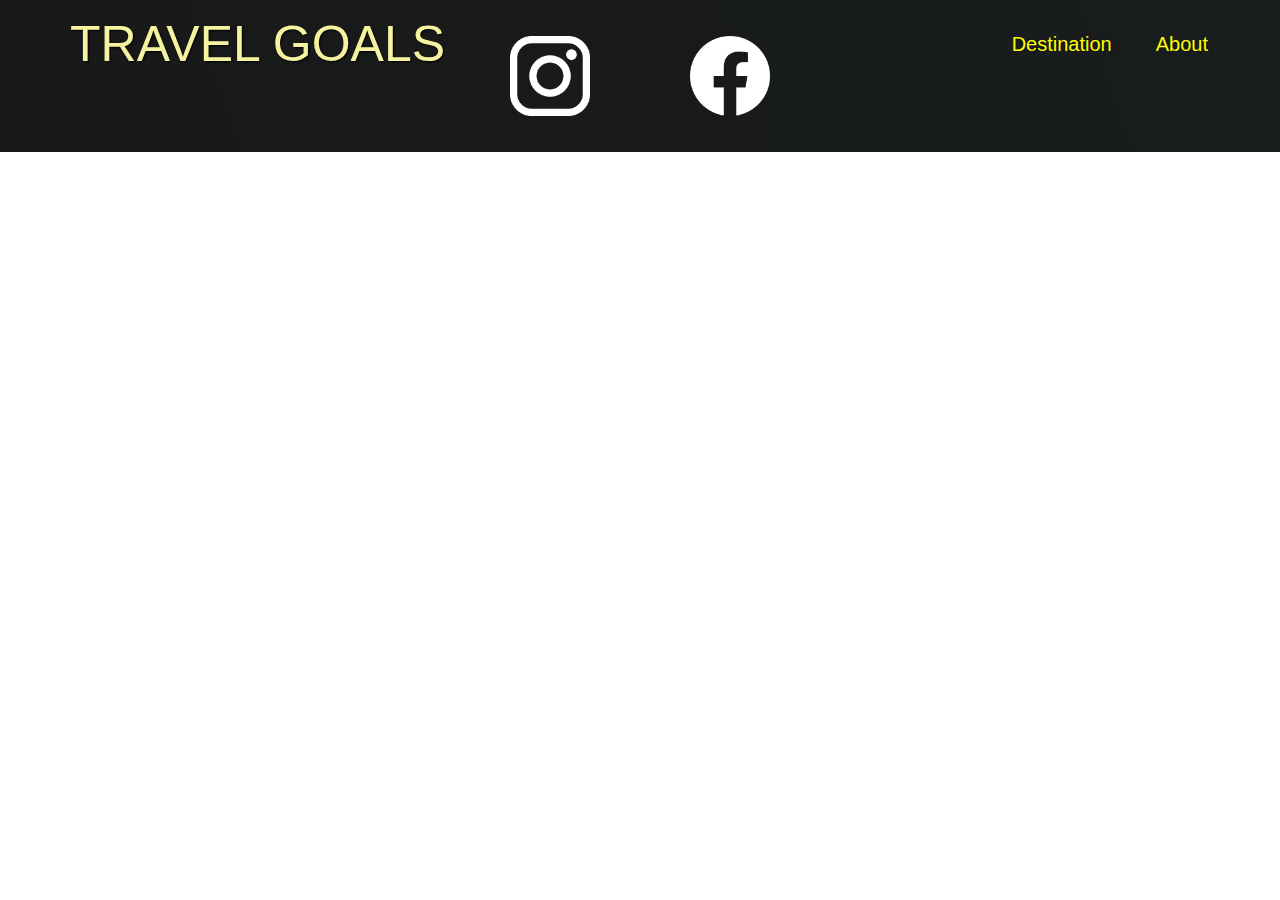
==== places.html @ f718ba2b "Complete HomePage" ====
<!DOCTYPE html>
<html lang="en">
  <head>
    <link rel="stylesheet" href="shared.css" />
    <link rel="stylesheet" href="places.css" />
    <title>Places</title>
  </head>
  <body>
    <header>
      <!-- div is non-semantic block element-->
      <div id="page-logo">
        <a href="/index.html">Travel Goals</a>
        <!-- anchor is inline-->
      </div>
      <nav>
        <!-- nav is block-->
        <ul>
          <li><a href="/places.html">Destination</a></li>
          <li><a href="#">About</a></li>
        </ul>
      </nav>
    </header>
    <main></main>
    <footer>
      <ul>
        <li>
          <a href="https://www.instagram.com"
            ><img src="/images/icons/insta.png" alt="Instagram"
          /></a>
        </li>
        <li>
          <a href="https://www.facebook.com"
            ><img src="/images/icons/facebook.png" alt="Facebook"
          /></a>
        </li>
      </ul>
    </footer>
  </body>
</html>
---- shared.css ----
/* some generic style */
body {
  font-family: "Quicksand", sans-serif;
  margin: 0;
}

ul {
  list-style: none;
  margin: 0;
  padding: 0;
}

header {
  display: flex;
  justify-content: space-between;
  align-items: center;
  padding: 15px 60px;
  position: absolute;
  width: 100%;
  box-sizing: border-box;
  top: 0;
  left: 0;
}

#page-logo a {
  padding: 10px;
  font-family: "Oleo Script", sans-serif;
  color: rgb(245, 243, 160);
  font-size: 50px;
  text-decoration: none;
  text-transform: uppercase;
  text-shadow: 1px 1px 2px rgb(0, 0, 0);
}

header ul {
  display: flex;
}
header li {
  margin-left: 20px;
}
header a {
  color: rgb(255, 251, 0);
  text-decoration: none;
  font-size: 20px;
  padding: 12px;
  text-shadow: 1px 1px 2px rgba(0, 0, 0, 0.2);
  border-radius: 6px;
}
header a:hover {
  color: rgb(77, 77, 77);
  background-color: rgb(255, 251, 0);
}

footer {
  background: linear-gradient(70deg, rgb(24, 24, 24), rgb(25, 29, 29));
  padding: 36px 0;
}
footer ul {
  display: flex;
  justify-content: center;
  /* padding: 40px; */
}
footer li {
  width: 80px;
  height: 80px;
  margin: 0 50px;
}
footer img {
  width: 100%;
  height: 100%;
}
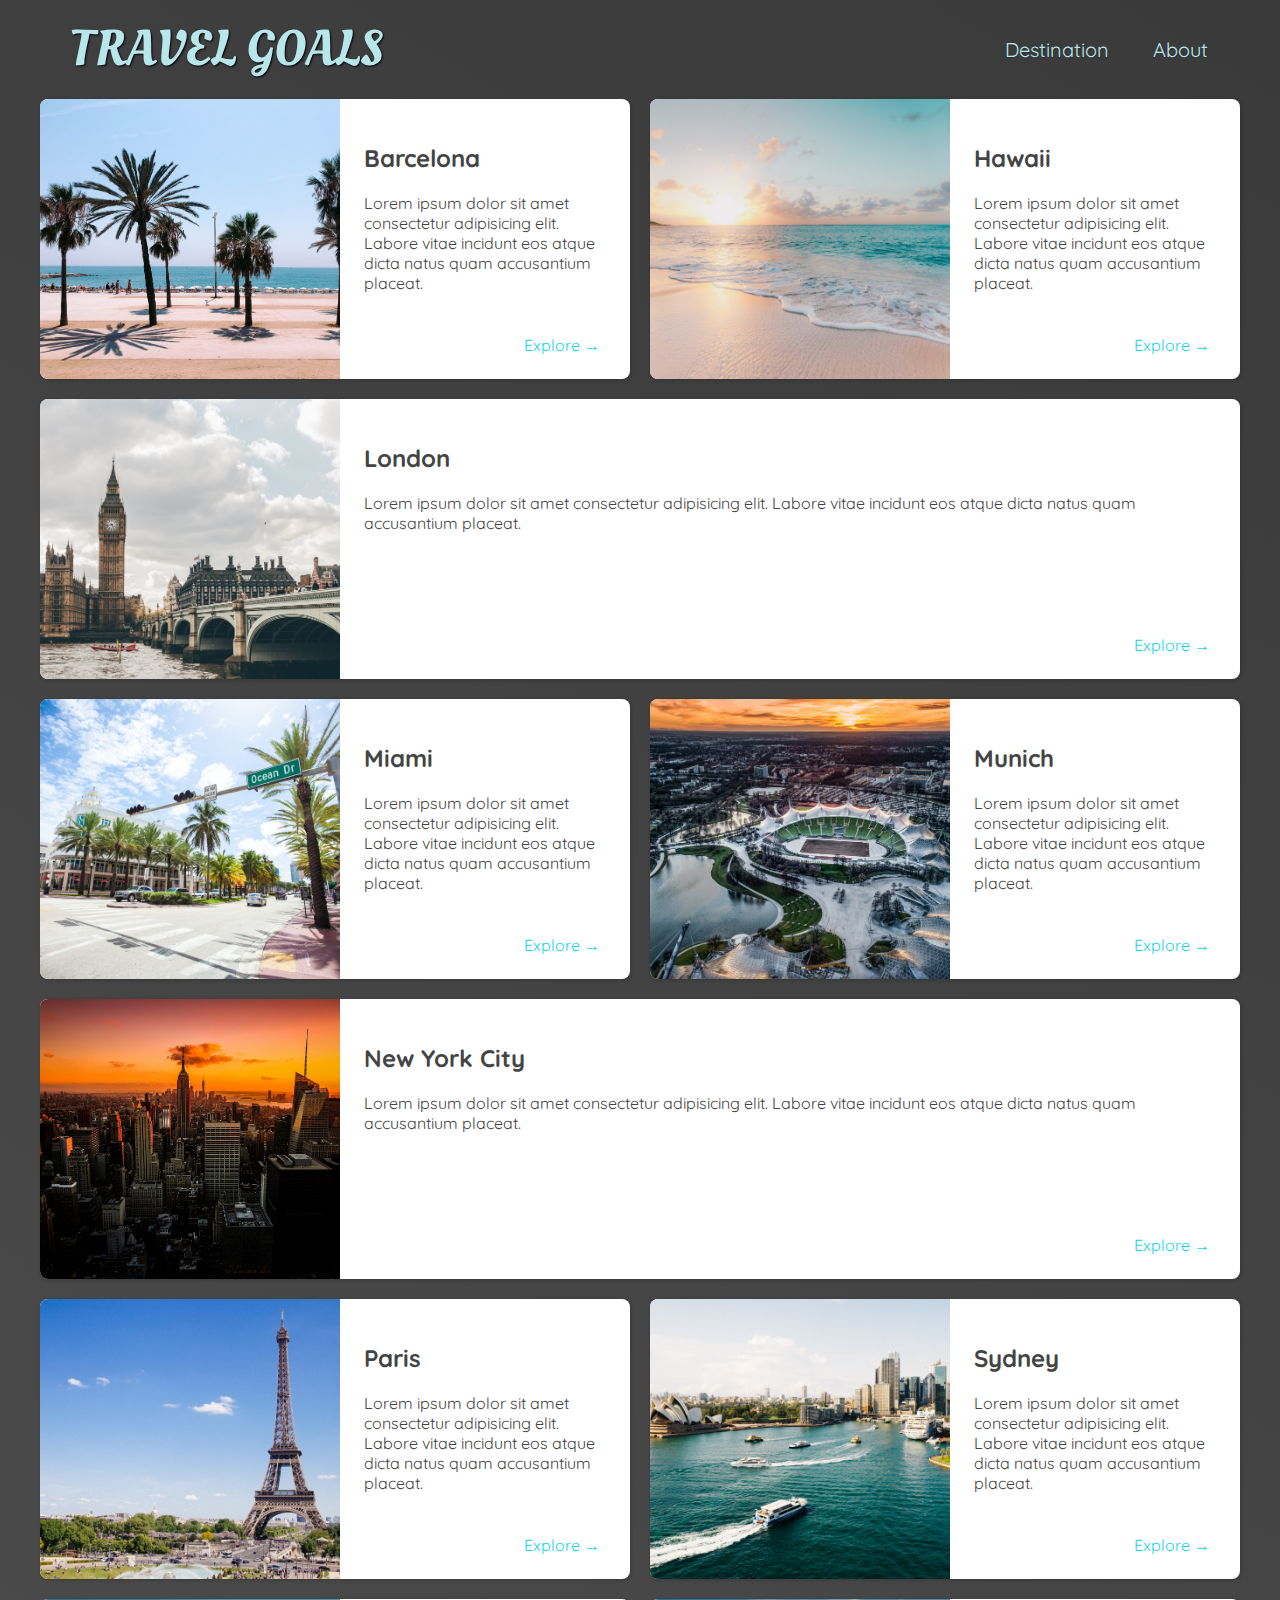
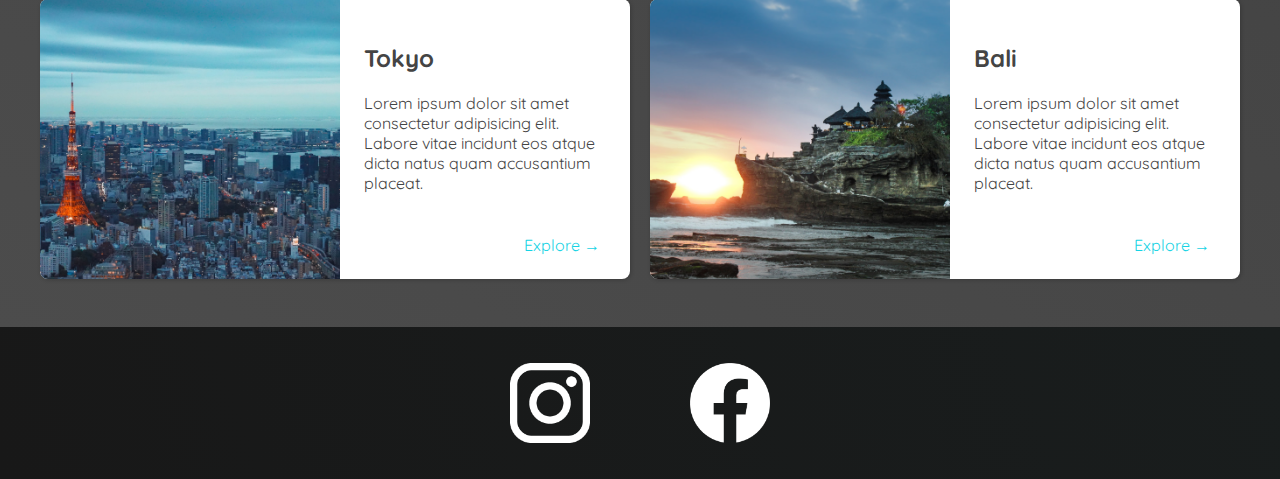
==== commit e1213cd1: "Complete Page" ====
--- a/places.html
+++ b/places.html
@@ -1,8 +1,13 @@
 <!DOCTYPE html>
 <html lang="en">
   <head>
+    <meta charset="UTF-8">
     <link rel="stylesheet" href="shared.css" />
     <link rel="stylesheet" href="places.css" />
+    <link
+      href="https://fonts.googleapis.com/css2?family=Raleway:wght@700&family=Oleo+Script:wght@700&family=Quicksand:wght@300;500;700&display=swap"
+      rel="stylesheet"
+    />
     <title>Places</title>
   </head>
   <body>
@@ -20,7 +25,163 @@
         </ul>
       </nav>
     </header>
-    <main></main>
+    <main>      
+      <ul>
+        <li>
+          <img src="images/places/barcelona.jpg" alt="City of Barcelona" />
+          <div class="item-content">
+            <div>
+              <h2>Barcelona</h2>
+              <p>
+                Lorem ipsum dolor sit amet consectetur adipisicing elit. Labore
+                vitae incidunt eos atque dicta natus quam accusantium placeat.
+              </p>
+            </div>
+            <div class="actions">
+              <a href="https://en.wikipedia.org/wiki/Barcelona">Explore &#x2192</a>
+            </div>
+          </div>
+        </li>
+        <li>
+          <img src="images/places/hawaii.jpg" alt="Hawaii beach" />
+          <div class="item-content">
+            <div>
+              <h2>Hawaii</h2>
+              <p>
+                Lorem ipsum dolor sit amet consectetur adipisicing elit. Labore
+                vitae incidunt eos atque dicta natus quam accusantium placeat.
+              </p>
+            </div>
+            <div class="actions">
+              <a href="hhttps://en.wikipedia.org/wiki/Hawaii">Explore &#x2192</a>
+            </div>
+          </div>
+        </li>
+        <li>
+          <img src="images/places/london.jpg" alt="London city" />
+          <div class="item-content">
+            <div>
+              <h2>London</h2>
+              <p>
+                Lorem ipsum dolor sit amet consectetur adipisicing elit. Labore
+                vitae incidunt eos atque dicta natus quam accusantium placeat.
+              </p>
+              
+            </div>
+            <div class="actions">
+              <a href="https://en.wikipedia.org/wiki/London">Explore &#x2192</a>
+            </div>
+          </div>
+        </li>
+        <li>
+          <img src="images/places/miami.jpg" alt="Miami streets" />
+          <div class="item-content">
+            <div>
+              <h2>Miami</h2>
+              <p>
+                Lorem ipsum dolor sit amet consectetur adipisicing elit. Labore
+                vitae incidunt eos atque dicta natus quam accusantium placeat.
+              </p>
+            </div>
+            <div class="actions">
+              <a href="https://en.wikipedia.org/wiki/Miami">Explore &#x2192</a>
+            </div>
+          </div>
+        </li>
+        <li>
+          <img src="images/places/munich.jpg" alt="Munich football stadium" />
+          <div class="item-content">
+            <div>
+              <h2>Munich</h2>
+              <p>
+                Lorem ipsum dolor sit amet consectetur adipisicing elit. Labore
+                vitae incidunt eos atque dicta natus quam accusantium placeat.
+              </p>
+            </div>
+            <div class="actions">
+              <a href="https://en.wikipedia.org/wiki/Munich">Explore &#x2192</a>
+            </div>
+          </div>
+        </li>
+        <li>
+          <img src="images/places/new-york-city.jpg" alt="New York City skyline" />
+          <div class="item-content">
+            <div>
+              <h2>New York City</h2>
+              <p>
+                Lorem ipsum dolor sit amet consectetur adipisicing elit. Labore
+                vitae incidunt eos atque dicta natus quam accusantium placeat.
+              </p>
+            </div>
+            <div class="actions">
+              <a href="https://en.wikipedia.org/wiki/New_York_City"
+                >Explore &#x2192</a
+              >
+            </div>
+          </div>
+        </li>
+        <li>
+          <img src="images/places/paris.jpg" alt="Paris city" />
+          <div class="item-content">
+            <div>
+              <h2>Paris</h2>
+              <p>
+                Lorem ipsum dolor sit amet consectetur adipisicing elit. Labore
+                vitae incidunt eos atque dicta natus quam accusantium placeat.
+              </p>
+            </div>
+            <div class="actions">
+              <a href="https://en.wikipedia.org/wiki/Paris">Explore &#x2192</a>
+            </div>
+          </div>
+        </li>
+        <li>
+          <img src="images/places/sydney.jpg" alt="Sydney beach" />
+          <div class="item-content">
+            <div>
+              <h2>Sydney</h2>
+              <p>
+                Lorem ipsum dolor sit amet consectetur adipisicing elit. Labore
+                vitae incidunt eos atque dicta natus quam accusantium placeat.
+              </p>
+            </div>
+            <div class="actions">
+              <a href="https://en.wikipedia.org/wiki/Sydney">Explore &#x2192</a>
+            </div>
+          </div>
+        </li>
+        <li>
+          <img src="images/places/tokyo.jpg" alt="Tokyo skyline" />
+          <div class="item-content">
+            <div>
+              <h2>Tokyo</h2>
+              <p>
+                Lorem ipsum dolor sit amet consectetur adipisicing elit. Labore
+                vitae incidunt eos atque dicta natus quam accusantium placeat.
+              </p>
+            </div>
+            <div class="actions">
+              <a href="https://en.wikipedia.org/wiki/Tokyo">Explore &#x2192</a>
+            </div>
+          </div>
+        </li>
+        <li>
+          <img src="images/places/bali.jpg" alt="Bali beach" />
+          <div class="item-content">
+            <div>
+              <h2>Bali</h2>
+              <p>
+                Lorem ipsum dolor sit amet consectetur adipisicing elit. Labore
+                vitae incidunt eos atque dicta natus quam accusantium placeat.
+              </p>
+            </div>
+            <div class="actions">
+              <a href="https://en.wikipedia.org/wiki/Bali">Explore &#x2192</a>
+            </div>
+          </div>
+        </li>
+      </ul>
+    </main>
     <footer>
       <ul>
         <li>
--- a/shared.css
+++ b/shared.css
@@ -8,6 +8,9 @@
   list-style: none;
   margin: 0;
   padding: 0;
+}
+#page-logo a {
+  color: rgb(183, 230, 235);
 }
 
 header {
@@ -46,7 +49,7 @@
   text-shadow: 1px 1px 2px rgba(0, 0, 0, 0.2);
   border-radius: 6px;
 }
-header a:hover {
+header nav a:hover {
   color: rgb(77, 77, 77);
   background-color: rgb(255, 251, 0);
 }
--- a/places.css
+++ b/places.css
@@ -0,0 +1,77 @@
+body {
+  background: linear-gradient(30deg, rgb(77, 77, 77), rgb(58, 58, 58));
+  color: rgb(68, 68, 68);
+}
+
+#page-logo a {
+  color: rgb(183, 230, 235);
+}
+
+header a {
+  color: rgb(183, 230, 235);
+}
+
+header nav a:hover {
+  background-color: rgb(183, 230, 235);
+  color: rgb(58, 58, 58);
+}
+
+header {
+  position: static;
+}
+
+main ul {
+  width: 1200px;
+  margin: 0 auto 48px auto;
+  /* display: flex;
+  flex-wrap: wrap; */
+  display: grid;
+  grid-template-columns: 1fr 1fr;
+  gap: 20px 20px;
+}
+
+li:nth-of-type(3) {
+  grid-column: 1 / span 2;
+}
+
+li:nth-of-type(6) {
+  grid-column: 1 / span 2;
+}
+
+main li {
+  display: flex;
+  background-color: white;
+  box-shadow: 1px 1px 4px rgba(0, 0, 0, 0.2);
+  border-radius: 8px;
+  overflow: hidden;
+}
+
+main li img {
+  width: 300px;
+  height: 280px;
+  object-fit: cover;
+}
+.item-content {
+  padding: 24px;
+  display: flex;
+  flex-direction: column;
+  justify-content: space-between;
+}
+
+.item-content {
+  margin: 0;
+}
+
+.actions {
+  text-align: right;
+}
+
+.actions a {
+  text-decoration: none;
+  padding: 6px;
+  color: rgb(22, 211, 228);
+  border-radius: 5px;
+}
+.actions a:hover {
+  background-color: rgb(235, 253, 255);
+}
